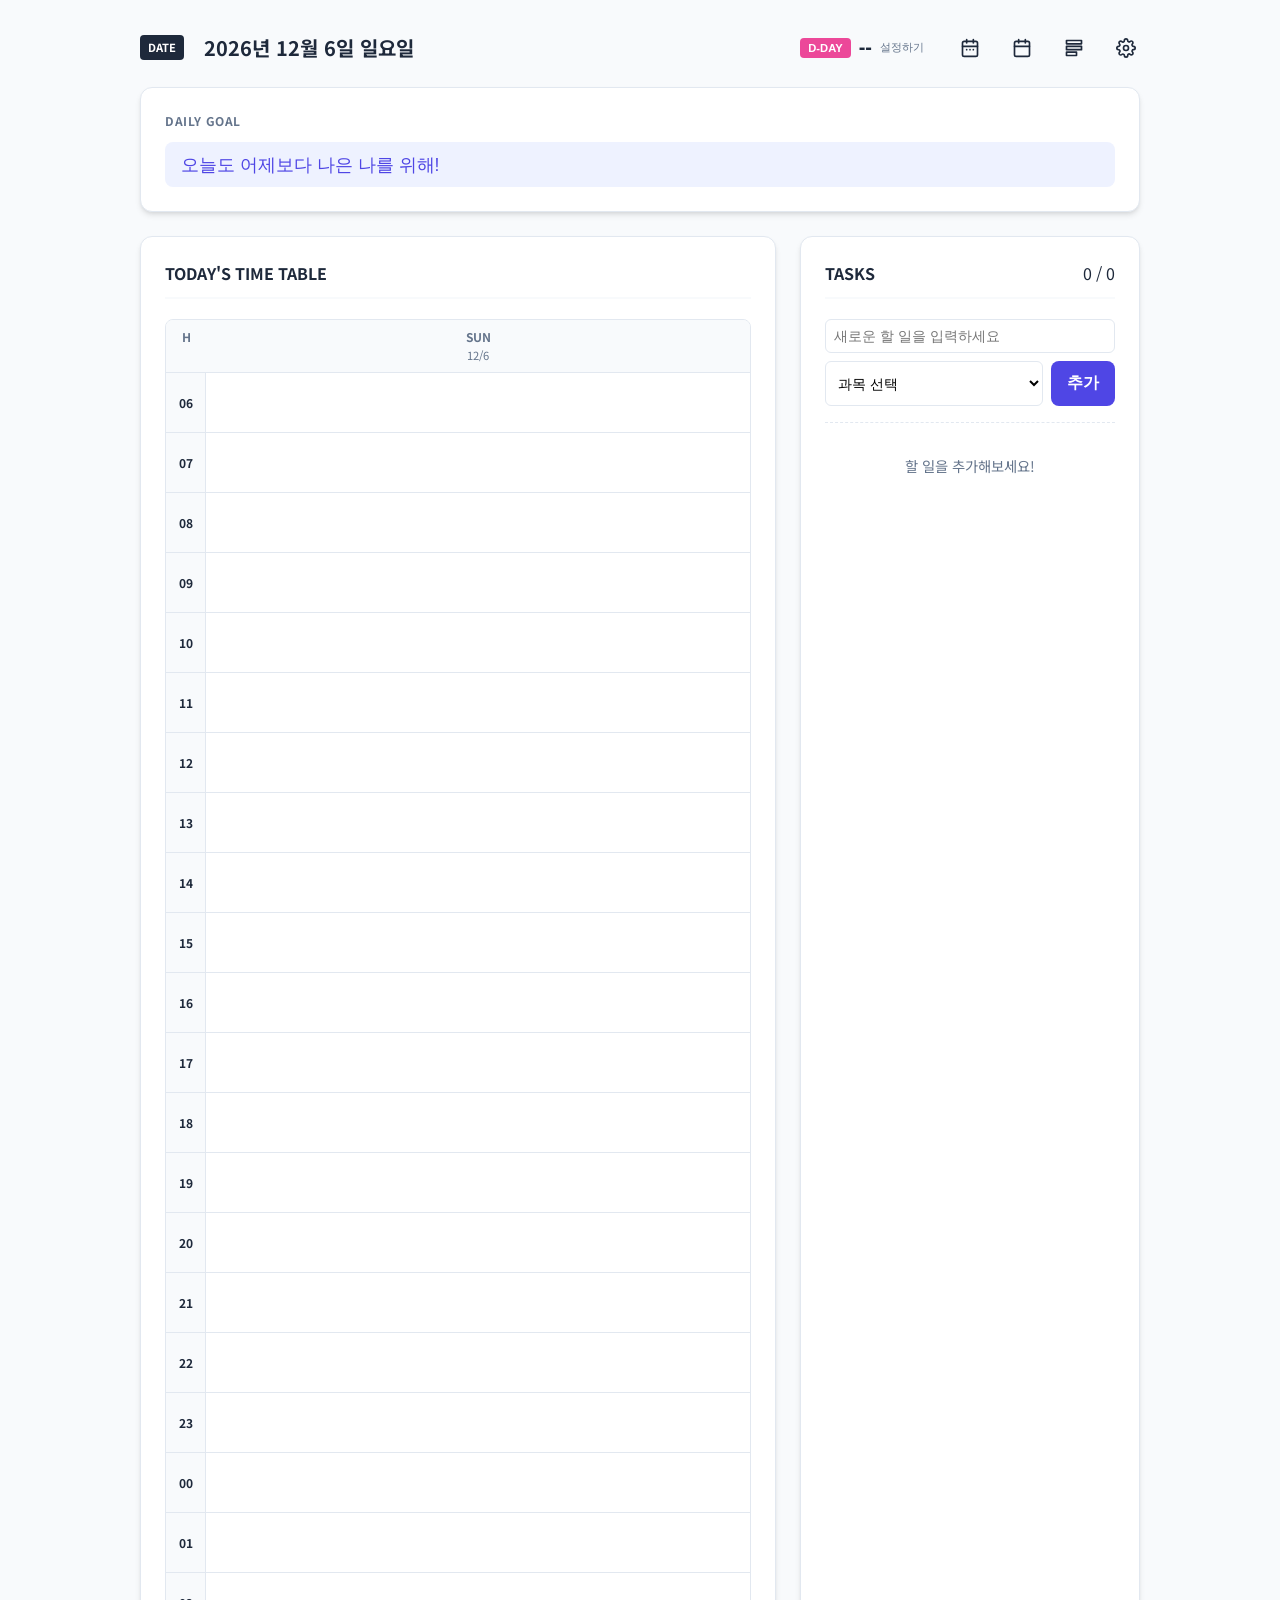
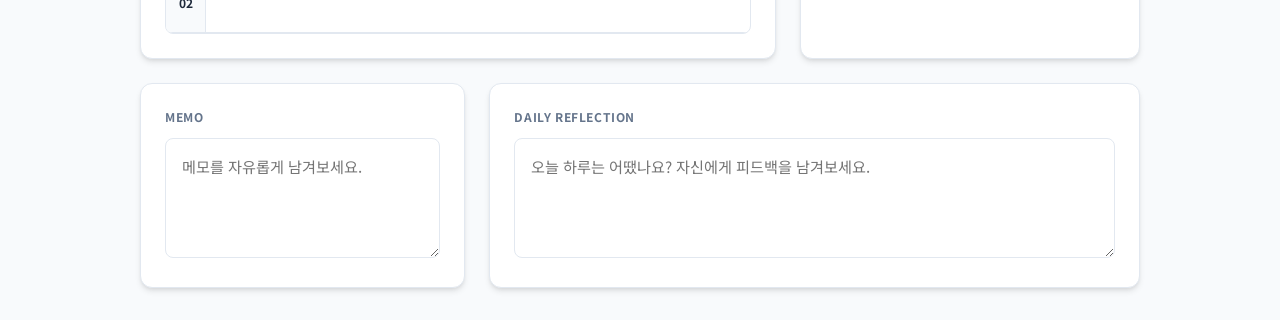
==== index.html @ 071bad51 "feat: Add task fail status, memo section, quick task title editing - Replace checkbox with ✓/✗ butto" ====
<!doctype html>
<html lang="ko">
<head>
  <meta charset="UTF-8" />
  <meta name="viewport" content="width=device-width, initial-scale=1.0" />
  <title>Study Planner - Modern Web</title>
  <link rel="preconnect" href="https://fonts.googleapis.com">
  <link rel="preconnect" href="https://fonts.gstatic.com" crossorigin>
  <link href="https://fonts.googleapis.com/css2?family=Noto+Sans+KR:wght@300;400;500;700&display=swap" rel="stylesheet">
  <link href='/style.css' rel='stylesheet'>
</head>
<body>
  <div class="app-wrapper">
    <!-- Header Section -->
    <header class="app-header">
      <div class="header-left">
        <span class="badge">DATE</span>
        <span class="header-date" id="current-date-display">로딩 중...</span>
      </div>
      <div class="header-right">
        <button class="dday-btn" onclick="window.location.href='monthly.html?mode=dday'" title="D-Day 설정">
          <span class="badge badge-accent">D-DAY</span>
          <span class="header-dday" id="dday-count">--</span>
          <span class="dday-label" id="dday-title">설정하기</span>
        </button>
        <button class="icon-btn" style="margin-left: 0.5rem;" onclick="window.location.href='monthly.html'" title="먼슬리 플래너">
          <svg width="20" height="20" viewBox="0 0 24 24" fill="none" stroke="currentColor" stroke-width="2" stroke-linecap="round" stroke-linejoin="round">
            <rect x="3" y="4" width="18" height="18" rx="2" ry="2"></rect><line x1="16" y1="2" x2="16" y2="6"></line><line x1="8" y1="2" x2="8" y2="6"></line><line x1="3" y1="10" x2="21" y2="10"></line><line x1="8" y1="14" x2="8" y2="14"></line><line x1="12" y1="14" x2="12" y2="14"></line><line x1="16" y1="14" x2="16" y2="14"></line>
          </svg>
        </button>
        <button class="icon-btn" style="margin-left: 0.5rem;" onclick="window.location.href='weekly.html'" title="위클리 플래너">
          <svg width="20" height="20" viewBox="0 0 24 24" fill="none" stroke="currentColor" stroke-width="2" stroke-linecap="round" stroke-linejoin="round">
            <rect x="3" y="4" width="18" height="18" rx="2" ry="2"></rect><line x1="16" y1="2" x2="16" y2="6"></line><line x1="8" y1="2" x2="8" y2="6"></line><line x1="3" y1="10" x2="21" y2="10"></line>
          </svg>
        </button>
        <button class="icon-btn" style="margin-left: 0.5rem;" onclick="window.location.href='history.html'" title="기록 보기">
          <svg width="20" height="20" viewBox="0 0 24 24" fill="none" stroke="currentColor" stroke-width="2" stroke-linecap="round" stroke-linejoin="round">
            <path d="M3 3h18v4H3z"></path><path d="M3 10h18v4H3z"></path><path d="M3 17h12v4H3z"></path>
          </svg>
        </button>
        <button class="icon-btn" style="margin-left: 0.5rem;" onclick="window.location.href='settings.html'" title="기본 설정">
          <svg width="20" height="20" viewBox="0 0 24 24" fill="none" stroke="currentColor" stroke-width="2" stroke-linecap="round" stroke-linejoin="round">
            <circle cx="12" cy="12" r="3"></circle>
            <path d="M19.4 15a1.65 1.65 0 0 0 .33 1.82l.06.06a2 2 0 0 1 0 2.83 2 2 0 0 1-2.83 0l-.06-.06a1.65 1.65 0 0 0-1.82-.33 1.65 1.65 0 0 0-1 1.51V21a2 2 0 0 1-2 2 2 2 0 0 1-2-2v-.09A1.65 1.65 0 0 0 9 19.4a1.65 1.65 0 0 0-1.82.33l-.06.06a2 2 0 0 1-2.83 0 2 2 0 0 1 0-2.83l.06-.06a1.65 1.65 0 0 0 .33-1.82 1.65 1.65 0 0 0-1.51-1H3a2 2 0 0 1-2-2 2 2 0 0 1 2-2h.09A1.65 1.65 0 0 0 4.6 9a1.65 1.65 0 0 0-.33-1.82l-.06-.06a2 2 0 0 1 0-2.83 2 2 0 0 1 2.83 0l.06.06a1.65 1.65 0 0 0 1.82.33H9a1.65 1.65 0 0 0 1-1.51V3a2 2 0 0 1 2-2 2 2 0 0 1 2 2v.09a1.65 1.65 0 0 0 1 1.51 1.65 1.65 0 0 0 1.82-.33l.06-.06a2 2 0 0 1 2.83 0 2 2 0 0 1 0 2.83l-.06.06a1.65 1.65 0 0 0-.33 1.82V9a1.65 1.65 0 0 0 1.51 1H21a2 2 0 0 1 2 2 2 2 0 0 1-2 2h-.09a1.65 1.65 0 0 0-1.51 1z"></path>
          </svg>
        </button>
      </div>
    </header>

    <!-- Goal Section -->
    <section class="goal-container card">
      <div class="section-label">DAILY GOAL</div>
      <div class="goal-content">
        <input type="text" placeholder="오늘의 다짐을 적어보세요." value="오늘도 어제보다 나은 나를 위해!">
      </div>
    </section>

    <!-- Main Content -->
    <div class="main-layout">
      <!-- Left: Daily Timetable Dashboard -->
      <section class="timetable-container card">
        <div class="section-header">
          <h3>TODAY'S TIME TABLE</h3>
          <div class="color-picker-group" id="subject-picker-group" style="pointer-events: none;">
            <!-- Rendered by JS as Legend -->
          </div>
        </div>
        <div class="weekly-timeline-box">
          <div class="weekly-header-row" id="daily-header-row" style="grid-template-columns: 40px 1fr;">
            <span>H</span>
            <span id="today-header-name">TODAY</span>
          </div>
          <div class="weekly-grid-body" id="daily-grid-body" style="grid-template-columns: 40px 1fr;">
            <!-- Rendered by JS -->
          </div>
        </div>
      </section>

      <!-- Right: To-Do List -->
      <section class="tasks-container card">
        <div class="section-header">
          <h3>TASKS</h3>
          <span class="task-count">0 / 0</span>
        </div>
        <form id="task-form" class="task-form">
          <input type="text" id="new-task-title" placeholder="새로운 할 일을 입력하세요" required class="task-input-field">
          <div class="task-form-row">
            <select id="new-task-subject" required class="task-select">
              <option value="" disabled selected>과목 선택</option>
              <!-- Rendered by JS -->
            </select>
            <button type="submit" class="primary-btn add-btn">추가</button>
          </div>
        </form>
        <div id="quick-tasks-row" class="quick-tasks-row"></div>
        <div class="task-items" id="task-list">
          <!-- Rendered by JS -->
        </div>
      </section>
    </div>

    <!-- Footer -->
    <footer class="app-footer">
      <section class="memo card">
        <div class="section-label">MEMO</div>
        <textarea id="daily-memo" placeholder="메모를 자유롭게 남겨보세요."></textarea>
      </section>
      <section class="reflection card">
        <div class="section-label">DAILY REFLECTION</div>
        <textarea id="daily-reflection" placeholder="오늘 하루는 어땠나요? 자신에게 피드백을 남겨보세요."></textarea>
      </section>
    </footer>
  </div>
  <script type="module" src="/main.js"></script>
</body>
</html>
---- style.css ----
:root {
  --bg-app: #f8fafc;
  --card-bg: #ffffff;
  --primary: #4f46e5;
  --primary-soft: #eef2ff;
  --accent: #ec4899;
  --text-main: #1e293b;
  --text-muted: #64748b;
  --border-color: #e2e8f0;
  --shadow: 0 4px 6px -1px rgb(0 0 0 / 0.1), 0 2px 4px -2px rgb(0 0 0 / 0.1);
  --radius: 12px;
}

* {
  box-sizing: border-box;
  margin: 0;
  padding: 0;
}

body {
  font-family: 'Noto Sans KR', sans-serif;
  background-color: var(--bg-app);
  color: var(--text-main);
  line-height: 1.5;
  padding: 2rem 1rem;
}

.app-wrapper {
  max-width: 1000px;
  margin: 0 auto;
  display: flex;
  flex-direction: column;
  gap: 1.5rem;
}

/* Common Card Style */
.card {
  background: var(--card-bg);
  border-radius: var(--radius);
  box-shadow: var(--shadow);
  padding: 1.5rem;
  border: 1px solid var(--border-color);
}

.section-label {
  font-size: 0.75rem;
  font-weight: 700;
  color: var(--text-muted);
  margin-bottom: 0.75rem;
  letter-spacing: 0.05em;
}

/* Header */
.app-header {
  display: flex;
  justify-content: space-between;
  align-items: center;
}

.badge {
  background: var(--text-main);
  color: white;
  font-size: 0.7rem;
  font-weight: 700;
  padding: 4px 8px;
  border-radius: 4px;
  margin-right: 0.75rem;
}

.badge-accent {
  background: var(--accent);
}

.header-date, .header-dday {
  font-weight: 700;
  font-size: 1.25rem;
}

/* Goal Section */
.goal-content input {
  width: 100%;
  border: none;
  font-size: 1.1rem;
  font-weight: 500;
  color: var(--primary);
  background: var(--primary-soft);
  padding: 0.75rem 1rem;
  border-radius: 8px;
  outline: none;
}

/* Main Content Layout */
.main-layout {
  display: grid;
  grid-template-columns: 1fr 340px;
  gap: 1.5rem;
}

.section-header {
  display: flex;
  justify-content: space-between;
  align-items: center;
  margin-bottom: 1.25rem;
  padding-bottom: 0.75rem;
  border-bottom: 2px solid var(--bg-app);
}

.section-header h3 {
  font-size: 1rem;
  font-weight: 700;
  color: var(--text-main);
}

/* Task List */
.task-form {
  display: flex;
  flex-direction: column;
  gap: 0.5rem;
  margin-bottom: 1rem;
  padding-bottom: 1rem;
  border-bottom: 1px dashed var(--border-color);
}

.task-form-row {
  display: flex;
  gap: 0.5rem;
}

.task-input-field {
  width: 100%;
  padding: 0.5rem;
  border: 1px solid var(--border-color);
  border-radius: 6px;
  font-size: 0.9rem;
  outline: none;
}

.task-input-field:focus {
  border-color: var(--primary);
}

.task-select {
  flex: 1;
  padding: 0.5rem;
  border: 1px solid var(--border-color);
  border-radius: 6px;
  font-size: 0.9rem;
  background-color: white;
  outline: none;
}

.add-btn {
  padding: 0.5rem 1rem;
}

.task-items {
  display: flex;
  flex-direction: column;
  gap: 0.5rem;
  max-height: 400px;
  overflow-y: auto;
}

.task-item {
  display: flex;
  align-items: center;
  gap: 0.75rem;
  padding: 0.5rem;
  border-radius: 6px;
  background-color: var(--bg-app);
  border-left: 4px solid transparent;
}

.task-checkbox {
  width: 18px;
  height: 18px;
  cursor: pointer;
}

.task-title-text {
  flex: 1;
  font-size: 0.95rem;
  word-break: break-all;
}

.task-item.completed .task-title-text {
  text-decoration: line-through;
  color: var(--text-muted);
}

.task-subject-badge {
  font-size: 0.7rem;
  padding: 2px 6px;
  border-radius: 4px;
  font-weight: 500;
  color: #fff;
}

.task-delete-btn {
  background: transparent;
  border: none;
  color: var(--text-muted);
  cursor: pointer;
  font-size: 1.1rem;
}

.task-delete-btn:hover {
  color: #ef4444;
}

/* Task status buttons (완료/실패) */
.task-status-btn {
  width: 22px;
  height: 22px;
  border-radius: 50%;
  border: 1.5px solid var(--border-color);
  background: transparent;
  font-size: 0.75rem;
  font-weight: 700;
  cursor: pointer;
  display: flex;
  align-items: center;
  justify-content: center;
  flex-shrink: 0;
  transition: background 0.15s, border-color 0.15s, color 0.15s;
  color: var(--text-muted);
  padding: 0;
}

.task-done-btn:hover,
.task-done-btn.active {
  background: #dcfce7;
  border-color: #22c55e;
  color: #16a34a;
}

.task-fail-btn:hover,
.task-fail-btn.active {
  background: #fee2e2;
  border-color: #ef4444;
  color: #dc2626;
}

/* Task item status styles */
.task-item.status-completed .task-title-text {
  text-decoration: line-through;
  color: var(--text-muted);
}

.task-item.status-failed .task-title-text {
  text-decoration: line-through;
  color: #ef4444;
  opacity: 0.7;
}

/* Memo section */
.memo textarea {
  width: 100%;
  min-height: 120px;
  border: 1px solid var(--border-color);
  border-radius: 8px;
  padding: 1rem;
  font-family: inherit;
  font-size: 0.95rem;
  resize: vertical;
  outline: none;
}

.memo textarea:focus {
  border-color: var(--primary);
}

/* Quick task actions */
.qt-actions {
  display: flex;
  align-items: center;
  gap: 0.25rem;
  flex-shrink: 0;
}

/* Time Table */
.timeline-box {
  border: 1px solid var(--border-color);
  border-radius: 8px;
  overflow: hidden;
}

.timeline-header {
  display: grid;
  grid-template-columns: 40px repeat(5, 1fr);
  font-size: 0.65rem;
  font-weight: 700;
  text-align: center;
  background: var(--bg-app);
  border-bottom: 1px solid var(--border-color);
  padding: 6px 0;
  color: var(--text-muted);
}

.hour-row {
  display: grid;
  grid-template-columns: 40px 1fr;
  height: 28px;
  border-bottom: 1px solid var(--border-color);
}

.hour-label {
  font-size: 0.75rem;
  font-weight: 700;
  display: flex;
  align-items: center;
  justify-content: center;
  background: var(--bg-app);
  border-right: 1px solid var(--border-color);
}

.minutes-blocks {
  display: grid;
  grid-template-columns: repeat(6, 1fr);
}

.min-block {
  border-right: 1px solid var(--bg-app);
  cursor: pointer;
  transition: background 0.2s;
}

.min-block:hover {
  background-color: var(--primary-soft);
}

.min-block.filled {
  background-color: var(--primary);
}

/* Footer Section */
.app-footer {
  display: grid;
  grid-template-columns: 1fr 2fr;
  gap: 1.5rem;
}

.time-display {
  font-size: 2.5rem;
  font-weight: 800;
  color: var(--text-main);
  text-align: center;
}

.reflection textarea {
  width: 100%;
  min-height: 120px;
  border: 1px solid var(--border-color);
  border-radius: 8px;
  padding: 1rem;
  font-family: inherit;
  font-size: 0.95rem;
  resize: vertical;
  outline: none;
}

.reflection textarea:focus {
  border-color: var(--primary);
}

@media (max-width: 768px) {
  .main-layout, .app-footer {
    grid-template-columns: 1fr;
  }
}

/* Settings Page Styles */
.header-left {
  display: flex;
  align-items: center;
  gap: 0.5rem;
}

.header-right {
  display: flex;
  align-items: center;
  gap: 1rem;
}

.icon-btn {
  background: transparent;
  border: none;
  cursor: pointer;
  color: var(--text-main);
  display: flex;
  align-items: center;
  justify-content: center;
  padding: 4px;
  border-radius: 50%;
  transition: background 0.2s;
}

.icon-btn:hover {
  background: var(--border-color);
}

.header-title {
  font-weight: 700;
  font-size: 1.25rem;
}

.settings-main {
  display: flex;
  flex-direction: column;
  gap: 2rem;
}

.section-desc {
  font-size: 0.9rem;
  color: var(--text-muted);
  margin-top: 0.25rem;
}

.subject-form {
  display: flex;
  flex-direction: column;
  gap: 1rem;
}

.form-input {
  width: 100%;
  padding: 0.75rem 1rem;
  border: 1px solid var(--border-color);
  border-radius: 8px;
  font-size: 1rem;
  font-family: inherit;
  outline: none;
  transition: border-color 0.2s;
}

.form-input:focus {
  border-color: var(--primary);
}

.color-palette {
  display: flex;
  flex-wrap: wrap;
  gap: 0.75rem;
  padding: 0.5rem 0;
}

.palette-btn {
  width: 36px;
  height: 36px;
  border-radius: 50%;
  border: 2px solid transparent;
  cursor: pointer;
  transition: transform 0.2s, border-color 0.2s;
}

.palette-btn:hover {
  transform: scale(1.1);
}

.palette-btn.selected {
  border-color: var(--text-main);
  transform: scale(1.1);
  box-shadow: 0 0 0 2px var(--card-bg), 0 0 0 4px var(--text-main);
}

.primary-btn {
  background: var(--primary);
  color: white;
  border: none;
  padding: 0.75rem 1rem;
  border-radius: 8px;
  font-weight: 700;
  font-size: 1rem;
  cursor: pointer;
  transition: background 0.2s;
}

.primary-btn:hover {
  background: #4338ca;
}

.subject-list-container h4 {
  font-size: 1rem;
  color: var(--text-main);
  margin-bottom: 1rem;
}

.subject-list {
  list-style: none;
  display: flex;
  flex-direction: column;
  gap: 0.5rem;
}

.subject-item {
  display: flex;
  justify-content: space-between;
  align-items: center;
  padding: 0.75rem 1rem;
  background: var(--bg-app);
  border-radius: 8px;
  border: 1px solid var(--border-color);
}

.subject-info {
  display: flex;
  align-items: center;
  gap: 0.75rem;
}

.subject-color-dot {
  width: 16px;
  height: 16px;
  border-radius: 50%;
  display: inline-block;
  border: 1px solid rgba(0,0,0,0.1);
}

.subject-name {
  font-weight: 500;
}

.delete-btn {
  background: transparent;
  border: none;
  color: var(--text-muted);
  font-size: 1.25rem;
  cursor: pointer;
  width: 28px;
  height: 28px;
  display: flex;
  align-items: center;
  justify-content: center;
  border-radius: 50%;
  transition: background 0.2s, color 0.2s;
}

.delete-btn:hover {
  background: #fee2e2;
  color: #ef4444;
}

.empty-list {
  color: var(--text-muted);
  text-align: center;
  padding: 1rem;
  font-size: 0.9rem;
}

/* Weekly Timetable */
.weekly-main {
  display: flex;
  flex-direction: column;
}
.weekly-timeline-box {
  display: flex;
  flex-direction: column;
  border: 1px solid var(--border-color);
  border-radius: 8px;
  overflow: hidden;
  background: var(--card-bg);
}
.weekly-header-row {
  display: grid;
  grid-template-columns: 40px repeat(7, 1fr);
  text-align: center;
  background: var(--bg-app);
  border-bottom: 1px solid var(--border-color);
  padding: 8px 0;
  font-size: 0.75rem;
  font-weight: 700;
  color: var(--text-muted);
}
.weekly-grid-body {
  display: grid;
  grid-template-columns: 40px repeat(7, 1fr);
}
.weekly-time-col {
  display: flex;
  flex-direction: column;
  background: var(--bg-app);
  border-right: 1px solid var(--border-color);
}
.weekly-hour-label {
  height: 60px;
  display: flex;
  align-items: center;
  justify-content: center;
  font-size: 0.75rem;
  font-weight: 700;
  border-bottom: 1px solid var(--border-color);
}
.weekly-day-col {
  display: flex;
  flex-direction: column;
  border-right: 1px solid var(--border-color);
}
.weekly-day-col:last-child {
  border-right: none;
}
.weekly-hour-cell {
  height: 60px;
  border-bottom: 1px solid var(--border-color);
  display: flex;
  flex-direction: column;
}
.weekly-min-block {
  flex: 1;
  border-bottom: 1px dashed var(--bg-app);
  cursor: pointer;
  transition: background 0.2s;
}
.weekly-min-block:last-child {
  border-bottom: none;
}
.weekly-min-block:hover {
  background-color: var(--primary-soft);
}

/* ================================
   D-Day (Header & Modal)
   ================================ */

.dday-btn {
  background: none;
  border: none;
  cursor: pointer;
  display: flex;
  align-items: center;
  gap: 0.5rem;
  padding: 4px 8px;
  border-radius: 8px;
  transition: background 0.2s;
  color: inherit;
}
.dday-btn:hover {
  background: var(--border-color);
}
.dday-btn .badge {
  margin-right: 0;
}
.dday-label {
  font-size: 0.68rem;
  font-weight: 500;
  color: var(--text-muted);
  max-width: 80px;
  overflow: hidden;
  text-overflow: ellipsis;
  white-space: nowrap;
}

/* D-Day 선택 모드 배너 */
.dday-banner {
  background: var(--primary);
  color: white;
  border-radius: var(--radius);
  padding: 0.85rem 1.25rem;
  display: flex;
  align-items: center;
  gap: 0.6rem;
  font-size: 0.9rem;
  font-weight: 500;
}
.dday-banner strong {
  font-weight: 700;
}
.dday-banner-cancel {
  margin-left: auto;
  background: rgba(255,255,255,0.2);
  border: none;
  color: white;
  font-size: 0.8rem;
  font-weight: 600;
  padding: 4px 12px;
  border-radius: 6px;
  cursor: pointer;
  transition: background 0.2s;
}
.dday-banner-cancel:hover {
  background: rgba(255,255,255,0.35);
}

/* D-Day 선택 모드: 그리드 */
.monthly-grid.dday-mode .monthly-cell:not(.empty) {
  cursor: pointer;
}
.monthly-grid.dday-mode .monthly-cell:not(.empty):hover {
  background: var(--primary-soft);
}
.monthly-grid.dday-mode .cell-note {
  pointer-events: none;
}

/* D-Day 설정된 날짜 셀 */
.monthly-cell.is-dday {
  background: #fdf2f8;
}
.monthly-cell.is-dday .day-num {
  background: var(--accent);
  color: white;
  border-radius: 50%;
}
.dday-cell-badge {
  font-size: 0.6rem;
  font-weight: 700;
  color: var(--accent);
  background: #fce7f3;
  padding: 1px 5px;
  border-radius: 3px;
  white-space: nowrap;
  overflow: hidden;
  text-overflow: ellipsis;
  max-width: 100%;
  align-self: flex-start;
}

/* D-Day 설정 모달 */
.dday-modal-overlay {
  position: fixed;
  inset: 0;
  background: rgba(0, 0, 0, 0.45);
  display: flex;
  align-items: center;
  justify-content: center;
  z-index: 2000;
  animation: fadeIn 0.15s ease;
}
@keyframes fadeIn {
  from { opacity: 0; }
  to   { opacity: 1; }
}
.dday-modal {
  background: white;
  border-radius: var(--radius);
  padding: 2rem;
  width: 340px;
  box-shadow: 0 20px 40px rgba(0,0,0,0.15);
  display: flex;
  flex-direction: column;
  gap: 1rem;
  animation: slideUp 0.2s ease;
}
@keyframes slideUp {
  from { transform: translateY(12px); opacity: 0; }
  to   { transform: translateY(0);    opacity: 1; }
}
.dday-modal-header {
  font-size: 1rem;
  font-weight: 700;
  color: var(--text-main);
}
.dday-modal-date {
  font-size: 1.3rem;
  font-weight: 700;
  color: var(--primary);
}
.dday-modal-input {
  width: 100%;
  padding: 0.65rem 0.9rem;
  border: 1.5px solid var(--border-color);
  border-radius: 8px;
  font-size: 0.95rem;
  font-family: inherit;
  outline: none;
  transition: border-color 0.2s;
}
.dday-modal-input:focus {
  border-color: var(--primary);
}
.dday-modal-btns {
  display: flex;
  gap: 0.5rem;
  justify-content: flex-end;
}
.dday-modal-cancel-btn {
  background: var(--bg-app);
  border: 1px solid var(--border-color);
  color: var(--text-muted);
  padding: 0.5rem 1.1rem;
  border-radius: 8px;
  font-size: 0.9rem;
  font-weight: 600;
  cursor: pointer;
  transition: background 0.2s;
}
.dday-modal-cancel-btn:hover {
  background: var(--border-color);
}
.dday-modal-confirm-btn {
  background: var(--primary);
  border: none;
  color: white;
  padding: 0.5rem 1.25rem;
  border-radius: 8px;
  font-size: 0.9rem;
  font-weight: 700;
  cursor: pointer;
  transition: background 0.2s;
}
.dday-modal-confirm-btn:hover {
  background: #4338ca;
}

/* ================================
   Monthly Planner
   ================================ */

.monthly-layout {
  display: grid;
  grid-template-columns: 1fr 220px;
  gap: 1.5rem;
  align-items: start;
}

.monthly-calendar-card {
  padding: 0;
  overflow: hidden;
}

.monthly-day-headers {
  display: grid;
  grid-template-columns: repeat(7, 1fr);
  text-align: center;
  font-size: 0.68rem;
  font-weight: 700;
  letter-spacing: 0.06em;
  color: var(--text-muted);
  padding: 0.75rem 0;
  border-bottom: 1px solid var(--border-color);
  background: var(--bg-app);
}

.day-hdr-sat { color: #3b82f6; }
.day-hdr-sun { color: #ef4444; }

.monthly-grid {
  display: grid;
  grid-template-columns: repeat(7, 1fr);
  border-left: 1px solid var(--border-color);
  border-top: 1px solid var(--border-color);
}

.monthly-cell {
  border-right: 1px solid var(--border-color);
  border-bottom: 1px solid var(--border-color);
  min-height: 100px;
  padding: 6px;
  display: flex;
  flex-direction: column;
  gap: 4px;
  background: var(--card-bg);
}

.monthly-cell.empty {
  background: var(--bg-app);
}

.monthly-cell.cell-sat .day-num { color: #3b82f6; }
.monthly-cell.cell-sun .day-num { color: #ef4444; }

.monthly-cell.today .day-num {
  background: var(--primary);
  color: white;
  border-radius: 50%;
}

.day-num {
  font-size: 0.75rem;
  font-weight: 700;
  color: var(--text-muted);
  width: 22px;
  height: 22px;
  display: flex;
  align-items: center;
  justify-content: center;
  flex-shrink: 0;
}

.cell-note {
  flex: 1;
  border: none;
  outline: none;
  font-size: 0.7rem;
  font-family: inherit;
  color: var(--text-main);
  resize: none;
  background: transparent;
  line-height: 1.5;
  width: 100%;
  overflow: hidden;
}

.cell-note:focus {
  background: var(--primary-soft);
  border-radius: 4px;
}

/* Side Panels */
.monthly-side {
  display: flex;
  flex-direction: column;
  gap: 1rem;
}

.monthly-side-section textarea {
  width: 100%;
  border: none;
  outline: none;
  font-size: 0.83rem;
  font-family: inherit;
  color: var(--text-main);
  resize: none;
  background: transparent;
  line-height: 1.7;
  min-height: 90px;
}

.monthly-side-section textarea:focus {
  color: var(--text-main);
}

@media (max-width: 768px) {
  .monthly-layout {
    grid-template-columns: 1fr;
  }
  .monthly-cell {
    min-height: 70px;
  }
}

/* Color Popup & Dragging */
.color-popup {
  position: fixed;
  background: white;
  border-radius: 8px;
  box-shadow: 0 10px 15px -3px rgba(0,0,0,0.1), 0 4px 6px -2px rgba(0,0,0,0.05);
  padding: 10px;
  display: flex;
  flex-wrap: wrap;
  max-width: 200px;
  gap: 8px;
  z-index: 1000;
  border: 1px solid var(--border-color);
  transform: translate(-50%, 10px);
}
.popup-color-btn {
  width: 32px;
  height: 32px;
  border-radius: 50%;
  border: 2px solid transparent;
  cursor: pointer;
  transition: transform 0.1s;
}
.popup-color-btn:hover {
  transform: scale(1.1);
}
.popup-clear-btn {
  width: 32px;
  height: 32px;
  border-radius: 50%;
  border: 1px solid var(--border-color);
  background: #f1f5f9;
  color: var(--text-muted);
  cursor: pointer;
  display: flex;
  align-items: center;
  justify-content: center;
  font-size: 1.2rem;
}
.dragging-selected {
  outline: 2px dashed var(--text-main) !important;
  outline-offset: -2px;
}

/* Quick Tasks (Settings) */
.quick-task-form {
  display: flex;
  flex-direction: column;
  gap: 0.75rem;
}

.quick-task-form-row {
  display: flex;
  gap: 0.5rem;
}

/* Quick Task Chips (Main page) */
.quick-tasks-row {
  display: flex;
  flex-wrap: wrap;
  gap: 0.4rem;
  padding-bottom: 0.75rem;
  margin-bottom: 0.25rem;
  border-bottom: 1px dashed var(--border-color);
}

.quick-task-chip {
  display: inline-flex;
  align-items: center;
  gap: 0.35rem;
  padding: 0.25rem 0.7rem;
  background: var(--bg-app);
  border: 1px solid var(--border-color);
  border-radius: 20px;
  font-size: 0.82rem;
  font-family: inherit;
  color: var(--text-main);
  cursor: pointer;
  transition: background 0.15s, border-color 0.15s;
}

.quick-task-chip:hover {
  background: var(--primary-soft);
  border-color: var(--primary);
}

.quick-task-chip-dot {
  width: 8px;
  height: 8px;
  border-radius: 50%;
  flex-shrink: 0;
}

/* ================================
   History Page
   ================================ */

/* Filter Bar */
.history-filter-bar {
  display: flex;
  gap: 0.5rem;
  flex-wrap: wrap;
  padding: 0.75rem 1rem;
}

.history-filter-btn {
  background: var(--bg-app);
  border: 1px solid var(--border-color);
  color: var(--text-muted);
  padding: 0.35rem 0.9rem;
  border-radius: 20px;
  font-size: 0.85rem;
  font-family: inherit;
  font-weight: 500;
  cursor: pointer;
  transition: background 0.15s, border-color 0.15s, color 0.15s;
}

.history-filter-btn:hover {
  background: var(--primary-soft);
  border-color: var(--primary);
  color: var(--primary);
}

.history-filter-btn.active {
  background: var(--primary);
  border-color: var(--primary);
  color: white;
}

/* History List — mobile: 1 column */
.history-list {
  display: grid;
  grid-template-columns: 1fr;
  gap: 1rem;
}

/* Tablet: 2 columns */
@media (min-width: 768px) {
  .history-list {
    grid-template-columns: repeat(2, 1fr);
  }
}

/* History Card */
.history-card {
  display: flex;
  flex-direction: column;
  gap: 1rem;
}

.history-card-header {
  display: flex;
  justify-content: space-between;
  align-items: flex-start;
}

.history-card-date {
  font-size: clamp(0.9rem, 2.5vw, 1rem);
  font-weight: 700;
  color: var(--text-main);
}

.history-card-ago {
  font-size: 0.75rem;
  color: var(--text-muted);
  margin-top: 0.2rem;
}

.history-task-stat {
  text-align: right;
  flex-shrink: 0;
}

.history-stat-num {
  font-size: 1.4rem;
  font-weight: 800;
  color: var(--primary);
  line-height: 1;
}

.history-stat-total {
  font-size: 0.9rem;
  font-weight: 500;
  color: var(--text-muted);
}

.history-stat-label {
  display: block;
  font-size: 0.7rem;
  color: var(--text-muted);
  font-weight: 500;
  margin-top: 0.15rem;
}

/* Section */
.history-section {
  display: flex;
  flex-direction: column;
  gap: 0.4rem;
}

.history-section-label {
  font-size: 0.7rem;
  font-weight: 700;
  color: var(--text-muted);
  letter-spacing: 0.06em;
}

.history-goal-text {
  font-size: 0.95rem;
  font-weight: 500;
  color: var(--primary);
  background: var(--primary-soft);
  padding: 0.5rem 0.75rem;
  border-radius: 6px;
}

/* Progress Bar */
.history-progress-bar {
  height: 6px;
  background: var(--border-color);
  border-radius: 3px;
  overflow: hidden;
  margin-bottom: 0.5rem;
}

.history-progress-fill {
  height: 100%;
  background: var(--primary);
  border-radius: 3px;
  transition: width 0.4s ease;
}

/* Task Items */
.history-task-list {
  display: flex;
  flex-direction: column;
  gap: 0.35rem;
  max-height: 180px;
  overflow-y: auto;
}

.history-task-item {
  display: flex;
  align-items: center;
  gap: 0.5rem;
  font-size: 0.88rem;
}

.history-task-item.completed .history-task-title {
  text-decoration: line-through;
  color: var(--text-muted);
}

.history-task-dot {
  width: 8px;
  height: 8px;
  border-radius: 50%;
  flex-shrink: 0;
}

.history-task-title {
  flex: 1;
  word-break: break-all;
}

.history-task-badge {
  font-size: 0.65rem;
  padding: 1px 5px;
  border-radius: 3px;
  color: #fff;
  font-weight: 500;
  white-space: nowrap;
}

.history-task-empty {
  font-size: 0.85rem;
  color: var(--text-muted);
}

/* Reflection */
.history-reflection-text {
  font-size: 0.9rem;
  color: var(--text-main);
  line-height: 1.6;
  white-space: pre-wrap;
  background: var(--bg-app);
  padding: 0.6rem 0.8rem;
  border-radius: 6px;
  border-left: 3px solid var(--border-color);
}

/* Empty state */
.history-empty {
  display: flex;
  flex-direction: column;
  align-items: center;
  justify-content: center;
  padding: 3rem 1rem;
  color: var(--text-muted);
  text-align: center;
  font-size: 0.95rem;
}
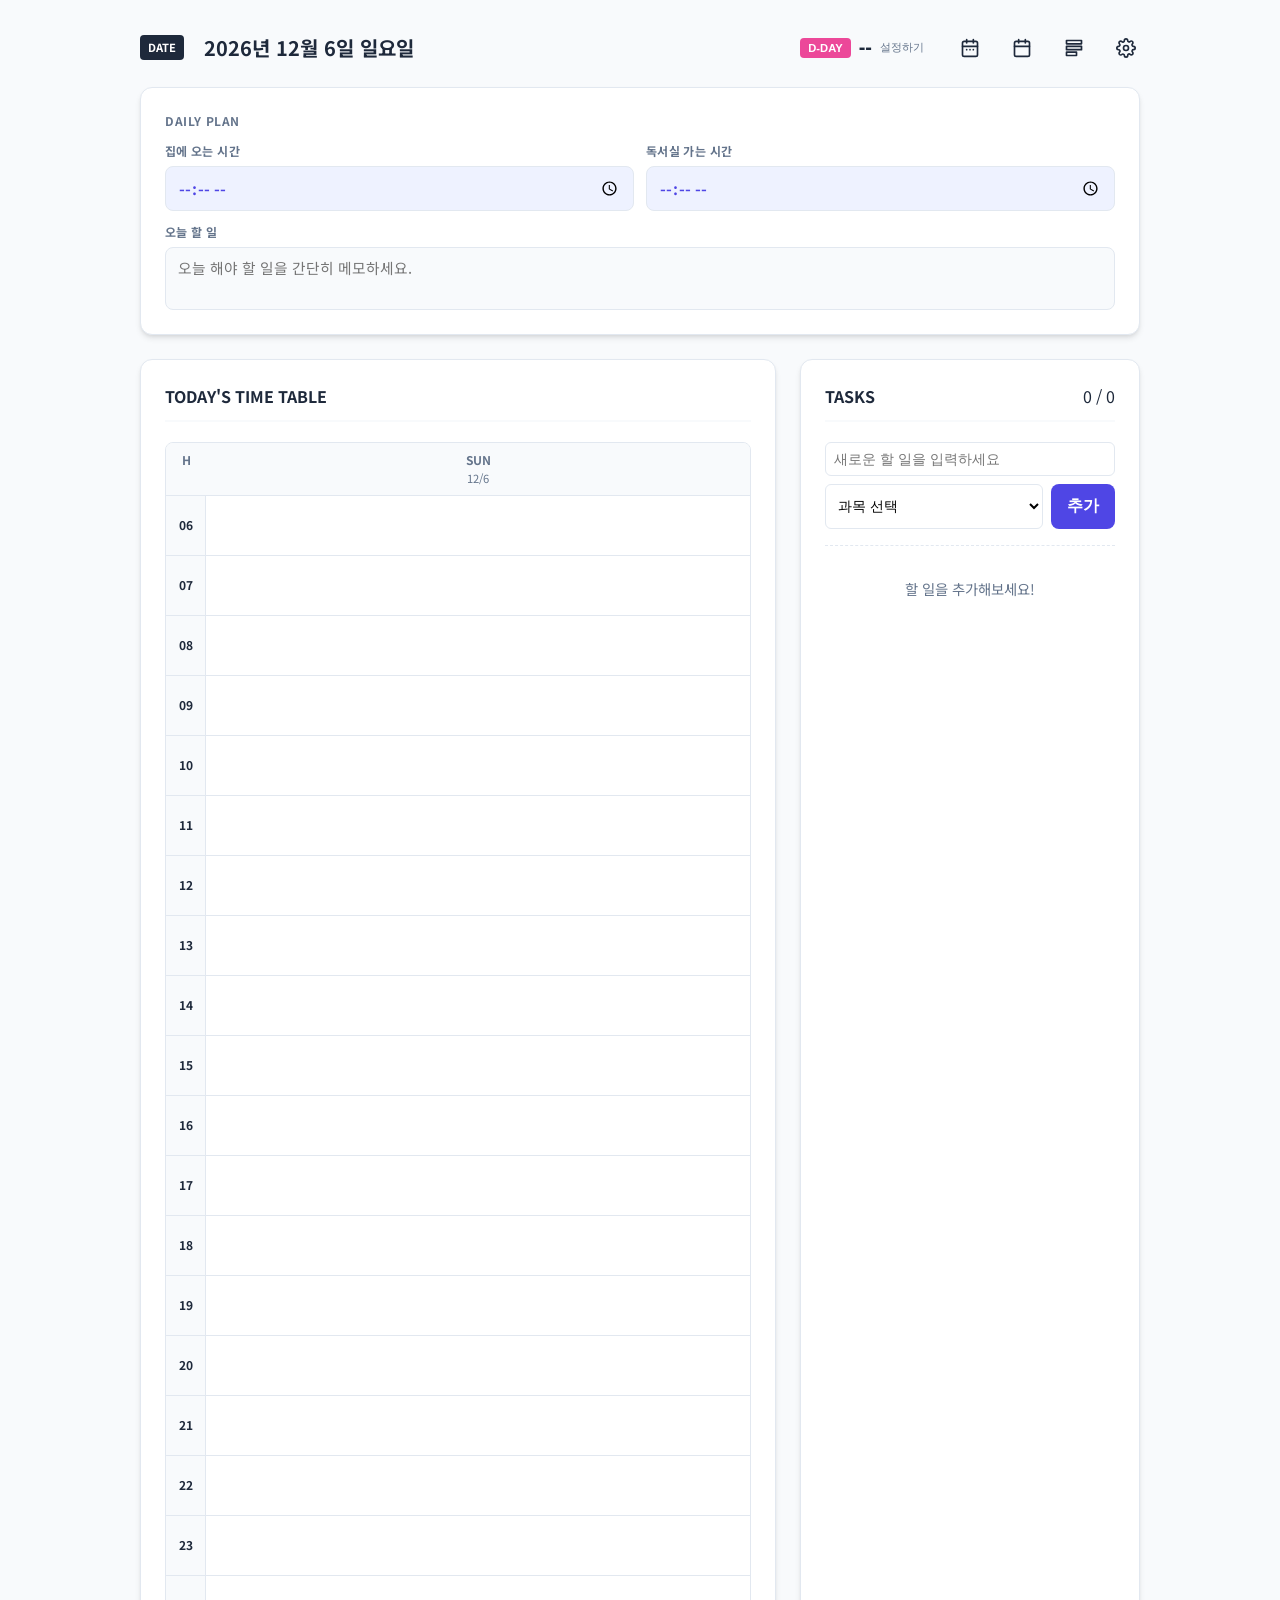
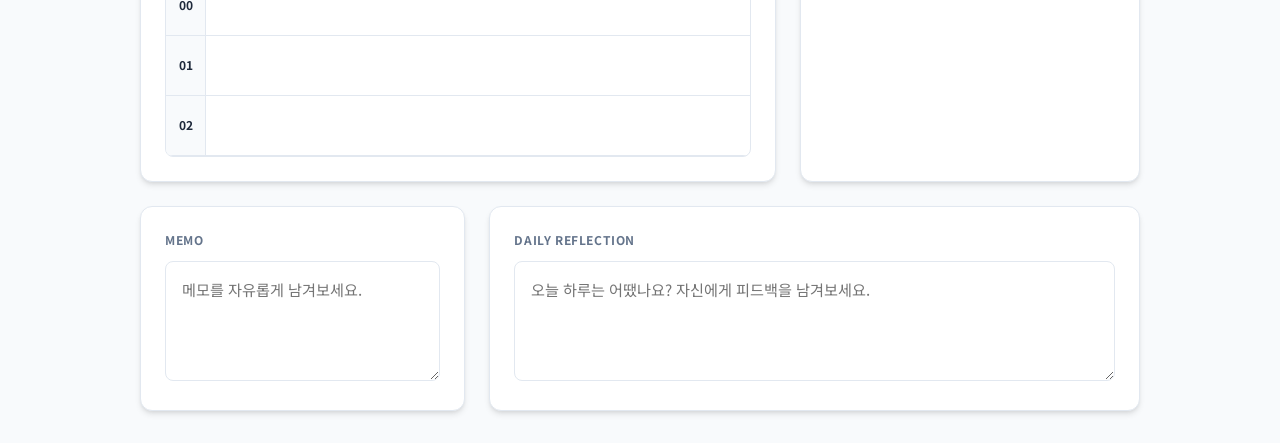
==== commit b7f8caa5: "feat: Replace daily goal with home/studyroom time and today note - Replace DAILY GOAL input with thr" ====
--- a/index.html
+++ b/index.html
@@ -47,11 +47,22 @@
       </div>
     </header>
 
-    <!-- Goal Section -->
-    <section class="goal-container card">
-      <div class="section-label">DAILY GOAL</div>
-      <div class="goal-content">
-        <input type="text" placeholder="오늘의 다짐을 적어보세요." value="오늘도 어제보다 나은 나를 위해!">
+    <!-- Daily Plan Section -->
+    <section class="daily-plan-container card">
+      <div class="section-label">DAILY PLAN</div>
+      <div class="daily-plan-grid">
+        <div class="daily-plan-row">
+          <label class="daily-plan-label">집에 오는 시간</label>
+          <input type="time" id="daily-home-time" class="daily-plan-time-input">
+        </div>
+        <div class="daily-plan-row">
+          <label class="daily-plan-label">독서실 가는 시간</label>
+          <input type="time" id="daily-studyroom-time" class="daily-plan-time-input">
+        </div>
+        <div class="daily-plan-row daily-plan-row-full">
+          <label class="daily-plan-label">오늘 할 일</label>
+          <textarea id="daily-today-note" class="daily-plan-note" placeholder="오늘 해야 할 일을 간단히 메모하세요." rows="2"></textarea>
+        </div>
       </div>
     </section>
 
@@ -111,6 +122,22 @@
       </section>
     </footer>
   </div>
+  <!-- Quick Task 추가 팝업 -->
+  <div id="qt-popup-overlay" class="qt-popup-overlay" style="display:none;">
+    <div class="qt-popup">
+      <div class="qt-popup-header">
+        <span class="qt-popup-chip-dot" id="qt-popup-dot"></span>
+        <span class="qt-popup-name" id="qt-popup-name"></span>
+        <span class="qt-popup-subject-label" id="qt-popup-subject-label"></span>
+      </div>
+      <textarea id="qt-popup-detail" class="qt-popup-detail" placeholder="자세한 내용을 입력하세요 (선택사항)" rows="4"></textarea>
+      <div class="qt-popup-btns">
+        <button id="qt-popup-cancel" class="qt-popup-cancel-btn">취소</button>
+        <button id="qt-popup-confirm" class="primary-btn">추가</button>
+      </div>
+    </div>
+  </div>
+
   <script type="module" src="/main.js"></script>
 </body>
 </html>
--- a/style.css
+++ b/style.css
@@ -76,17 +76,74 @@
   font-size: 1.25rem;
 }
 
-/* Goal Section */
-.goal-content input {
+/* Daily Plan Section */
+.daily-plan-grid {
+  display: grid;
+  grid-template-columns: 1fr 1fr;
+  gap: 0.75rem;
+}
+
+.daily-plan-row-full {
+  grid-column: 1 / -1;
+}
+
+.daily-plan-row {
+  display: flex;
+  flex-direction: column;
+  gap: 0.35rem;
+}
+
+.daily-plan-label {
+  font-size: 0.75rem;
+  font-weight: 700;
+  color: var(--text-muted);
+  letter-spacing: 0.03em;
+}
+
+.daily-plan-time-input {
+  padding: 0.55rem 0.75rem;
+  border: 1px solid var(--border-color);
+  border-radius: 8px;
+  font-size: 1rem;
+  font-family: inherit;
+  font-weight: 600;
+  color: var(--primary);
+  outline: none;
+  background: var(--primary-soft);
+  cursor: pointer;
+  transition: border-color 0.2s;
+}
+
+.daily-plan-time-input:focus {
+  border-color: var(--primary);
+}
+
+.daily-plan-note {
   width: 100%;
-  border: none;
-  font-size: 1.1rem;
-  font-weight: 500;
-  color: var(--primary);
-  background: var(--primary-soft);
-  padding: 0.75rem 1rem;
-  border-radius: 8px;
+  border: 1px solid var(--border-color);
+  border-radius: 8px;
+  padding: 0.6rem 0.75rem;
+  font-family: inherit;
+  font-size: 0.92rem;
+  resize: none;
   outline: none;
+  color: var(--text-main);
+  background: var(--bg-app);
+  transition: border-color 0.2s;
+}
+
+.daily-plan-note:focus {
+  border-color: var(--primary);
+  background: white;
+}
+
+@media (max-width: 480px) {
+  .daily-plan-grid {
+    grid-template-columns: 1fr;
+  }
+  .daily-plan-row-full {
+    grid-column: 1;
+  }
 }
 
 /* Main Content Layout */
@@ -276,6 +333,165 @@
   align-items: center;
   gap: 0.25rem;
   flex-shrink: 0;
+}
+
+/* ─── Task 바디 (제목 + detail) ─────────────── */
+.task-body {
+  flex: 1;
+  display: flex;
+  flex-direction: column;
+  gap: 0.2rem;
+  min-width: 0;
+}
+
+.task-detail-text {
+  font-size: 0.78rem;
+  color: var(--text-muted);
+  white-space: pre-wrap;
+  word-break: break-word;
+  line-height: 1.4;
+}
+
+/* ─── Quick Task 팝업 ───────────────────────── */
+.qt-popup-overlay {
+  position: fixed;
+  inset: 0;
+  background: rgba(0, 0, 0, 0.45);
+  display: flex;
+  align-items: center;
+  justify-content: center;
+  z-index: 2000;
+  animation: fadeIn 0.15s ease;
+}
+
+.qt-popup {
+  background: white;
+  border-radius: var(--radius);
+  padding: 1.5rem;
+  width: min(360px, 90vw);
+  box-shadow: 0 20px 40px rgba(0,0,0,0.15);
+  display: flex;
+  flex-direction: column;
+  gap: 1rem;
+  animation: slideUp 0.2s ease;
+}
+
+.qt-popup-header {
+  display: flex;
+  align-items: center;
+  gap: 0.6rem;
+}
+
+.qt-popup-chip-dot {
+  width: 12px;
+  height: 12px;
+  border-radius: 50%;
+  flex-shrink: 0;
+}
+
+.qt-popup-name {
+  font-size: 1rem;
+  font-weight: 700;
+  color: var(--text-main);
+  flex: 1;
+}
+
+.qt-popup-subject-label {
+  font-size: 0.75rem;
+  color: var(--text-muted);
+  font-weight: 500;
+}
+
+.qt-popup-detail {
+  width: 100%;
+  border: 1.5px solid var(--border-color);
+  border-radius: 8px;
+  padding: 0.75rem;
+  font-family: inherit;
+  font-size: 0.9rem;
+  resize: vertical;
+  outline: none;
+  transition: border-color 0.2s;
+  color: var(--text-main);
+}
+
+.qt-popup-detail:focus {
+  border-color: var(--primary);
+}
+
+.qt-popup-btns {
+  display: flex;
+  gap: 0.5rem;
+  justify-content: flex-end;
+}
+
+.qt-popup-cancel-btn {
+  background: var(--bg-app);
+  border: 1px solid var(--border-color);
+  color: var(--text-muted);
+  padding: 0.5rem 1.1rem;
+  border-radius: 8px;
+  font-size: 0.9rem;
+  font-weight: 600;
+  cursor: pointer;
+  font-family: inherit;
+  transition: background 0.2s;
+}
+
+.qt-popup-cancel-btn:hover {
+  background: var(--border-color);
+}
+
+/* ─── Settings Quick Task 목록 ──────────────── */
+.qt-list-item {
+  display: flex;
+  justify-content: space-between;
+  align-items: flex-start;
+  padding: 0.75rem 1rem;
+  background: var(--bg-app);
+  border-radius: 8px;
+  border: 1px solid var(--border-color);
+  gap: 0.5rem;
+}
+
+.qt-list-main {
+  display: flex;
+  align-items: flex-start;
+  gap: 0.6rem;
+  flex: 1;
+  min-width: 0;
+}
+
+.qt-list-body {
+  flex: 1;
+  min-width: 0;
+  display: flex;
+  flex-direction: column;
+  gap: 0.25rem;
+}
+
+.qt-list-title-row {
+  display: flex;
+  align-items: center;
+  gap: 0.5rem;
+  flex-wrap: wrap;
+}
+
+.qt-subject-label {
+  font-size: 0.72rem;
+  color: var(--text-muted);
+}
+
+.qt-detail-display {
+  font-size: 0.8rem;
+  color: var(--text-muted);
+  white-space: pre-wrap;
+  word-break: break-word;
+  line-height: 1.4;
+  background: white;
+  padding: 0.35rem 0.5rem;
+  border-radius: 4px;
+  border: 1px solid var(--border-color);
 }
 
 /* Time Table */
@@ -1022,6 +1238,109 @@
 }
 
 /* ================================
+   Notification Settings
+   ================================ */
+
+.notif-status-badge {
+  font-size: 0.72rem;
+  font-weight: 700;
+  padding: 3px 10px;
+  border-radius: 20px;
+  background: var(--border-color);
+  color: var(--text-muted);
+}
+
+.notif-status-badge.active {
+  background: #dcfce7;
+  color: #16a34a;
+}
+
+.notif-form {
+  display: flex;
+  flex-direction: column;
+  gap: 1rem;
+}
+
+.notif-field {
+  display: flex;
+  flex-direction: column;
+  gap: 0.25rem;
+}
+
+.notif-label {
+  font-size: 0.8rem;
+  font-weight: 700;
+  color: var(--text-muted);
+  letter-spacing: 0.03em;
+}
+
+.notif-btn-row {
+  display: flex;
+  gap: 0.75rem;
+  flex-wrap: wrap;
+}
+
+.notif-secondary-btn {
+  background: var(--bg-app);
+  border: 1px solid var(--border-color);
+  color: var(--text-main);
+  padding: 0.75rem 1rem;
+  border-radius: 8px;
+  font-weight: 700;
+  font-size: 1rem;
+  cursor: pointer;
+  font-family: inherit;
+  transition: background 0.2s;
+}
+
+.notif-secondary-btn:hover {
+  background: var(--border-color);
+}
+
+.notif-msg {
+  font-size: 0.88rem;
+  padding: 0.6rem 0.9rem;
+  border-radius: 6px;
+  font-weight: 500;
+}
+
+.notif-msg.success {
+  background: #dcfce7;
+  color: #15803d;
+}
+
+.notif-msg.error {
+  background: #fee2e2;
+  color: #dc2626;
+}
+
+.notif-guide {
+  padding: 1rem 1.25rem;
+}
+
+.notif-guide-list {
+  padding-left: 1.2rem;
+  display: flex;
+  flex-direction: column;
+  gap: 0.5rem;
+  font-size: 0.88rem;
+  color: var(--text-main);
+  line-height: 1.6;
+}
+
+.notif-code {
+  background: var(--text-main);
+  color: #e2e8f0;
+  padding: 0.6rem 0.8rem;
+  border-radius: 6px;
+  font-size: 0.78rem;
+  margin-top: 0.35rem;
+  overflow-x: auto;
+  white-space: pre;
+  font-family: 'Courier New', monospace;
+}
+
+/* ================================
    History Page
    ================================ */
 
@@ -1146,6 +1465,41 @@
   border-radius: 6px;
 }
 
+/* History daily plan rows */
+.history-daily-plan {
+  display: flex;
+  flex-direction: column;
+  gap: 0.35rem;
+}
+
+.history-plan-row {
+  display: flex;
+  align-items: center;
+  gap: 0.5rem;
+  font-size: 0.88rem;
+}
+
+.history-plan-row strong {
+  margin-left: auto;
+  font-weight: 700;
+  color: var(--primary);
+}
+
+.history-plan-icon {
+  font-size: 0.9rem;
+}
+
+.history-plan-note {
+  font-size: 0.85rem;
+  color: var(--text-muted);
+  white-space: pre-wrap;
+  padding: 0.35rem 0.5rem;
+  background: white;
+  border-radius: 4px;
+  border: 1px solid var(--border-color);
+  margin-top: 0.15rem;
+}
+
 /* Progress Bar */
 .history-progress-bar {
   height: 6px;
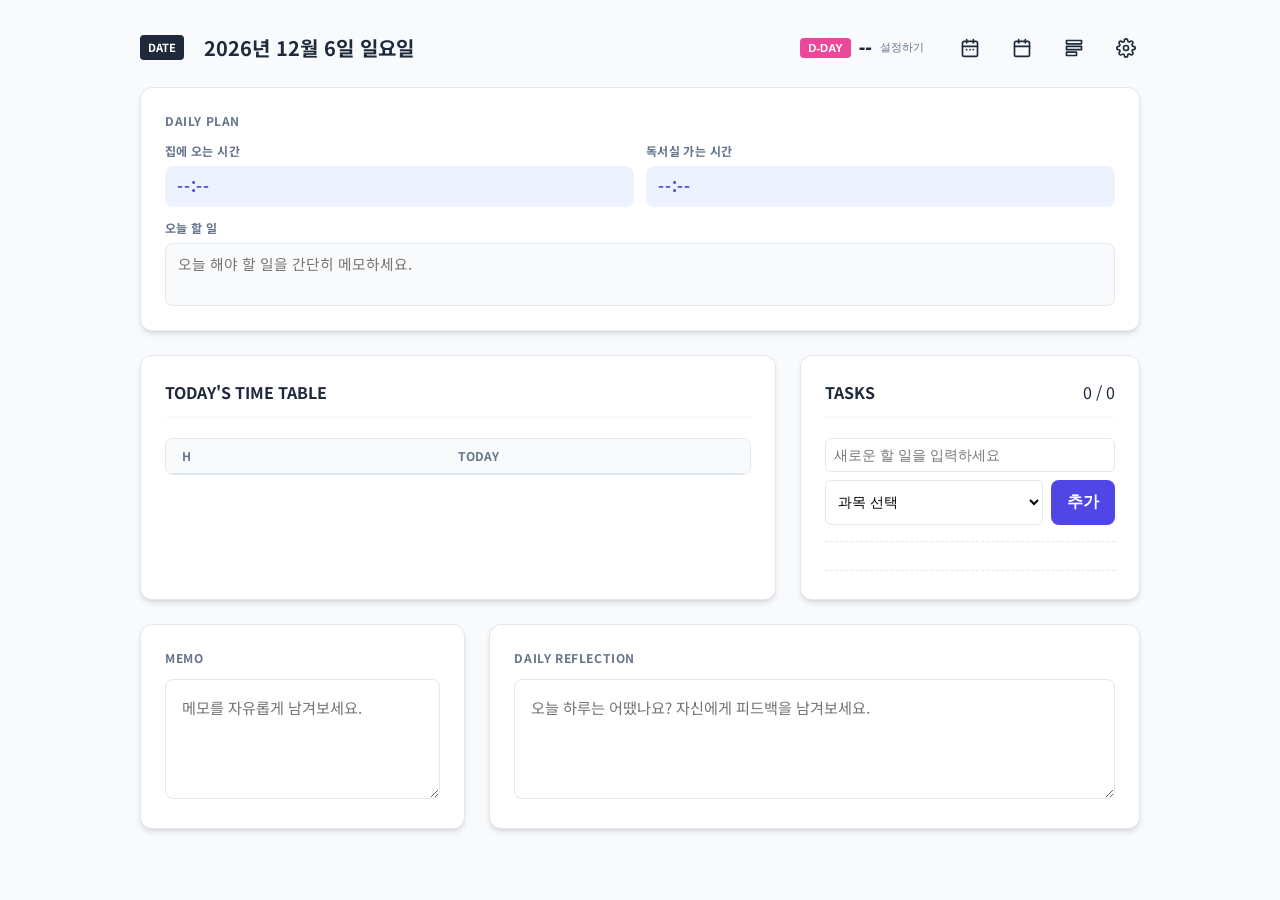
==== commit d9dcf055: "feat: Weekly time settings, readonly display, app URL in SMS - weekly.html/js: add per-day home/stud" ====
--- a/index.html
+++ b/index.html
@@ -53,11 +53,11 @@
       <div class="daily-plan-grid">
         <div class="daily-plan-row">
           <label class="daily-plan-label">집에 오는 시간</label>
-          <input type="time" id="daily-home-time" class="daily-plan-time-input">
+          <div class="daily-plan-time-display" id="daily-home-time">--:--</div>
         </div>
         <div class="daily-plan-row">
           <label class="daily-plan-label">독서실 가는 시간</label>
-          <input type="time" id="daily-studyroom-time" class="daily-plan-time-input">
+          <div class="daily-plan-time-display" id="daily-studyroom-time">--:--</div>
         </div>
         <div class="daily-plan-row daily-plan-row-full">
           <label class="daily-plan-label">오늘 할 일</label>
--- a/style.css
+++ b/style.css
@@ -100,22 +100,78 @@
   letter-spacing: 0.03em;
 }
 
-.daily-plan-time-input {
+.daily-plan-time-display {
   padding: 0.55rem 0.75rem;
-  border: 1px solid var(--border-color);
   border-radius: 8px;
   font-size: 1rem;
+  font-weight: 700;
+  color: var(--primary);
+  background: var(--primary-soft);
+  letter-spacing: 0.05em;
+}
+
+/* Weekly Times Card */
+.weekly-times-card {
+  padding: 1.25rem 1.5rem;
+}
+
+.weekly-times-grid {
+  display: grid;
+  grid-template-columns: repeat(7, 1fr);
+  gap: 0.5rem;
+}
+
+.wt-col {
+  display: flex;
+  flex-direction: column;
+  gap: 0.4rem;
+}
+
+.wt-day-label {
+  font-size: 0.75rem;
+  font-weight: 700;
+  color: var(--text-muted);
+  text-align: center;
+  padding-bottom: 0.25rem;
+  border-bottom: 1px solid var(--border-color);
+}
+
+.wt-day-label.sat { color: #3b82f6; }
+.wt-day-label.sun { color: #ef4444; }
+
+.wt-row {
+  display: flex;
+  flex-direction: column;
+  align-items: center;
+  gap: 0.15rem;
+}
+
+.wt-icon {
+  font-size: 0.75rem;
+}
+
+.wt-input {
+  width: 100%;
+  padding: 0.3rem 0.2rem;
+  border: 1px solid var(--border-color);
+  border-radius: 6px;
+  font-size: 0.72rem;
   font-family: inherit;
-  font-weight: 600;
-  color: var(--primary);
+  text-align: center;
   outline: none;
-  background: var(--primary-soft);
-  cursor: pointer;
+  color: var(--text-main);
+  background: white;
   transition: border-color 0.2s;
 }
 
-.daily-plan-time-input:focus {
+.wt-input:focus {
   border-color: var(--primary);
+}
+
+@media (max-width: 640px) {
+  .weekly-times-grid {
+    grid-template-columns: repeat(4, 1fr);
+  }
 }
 
 .daily-plan-note {
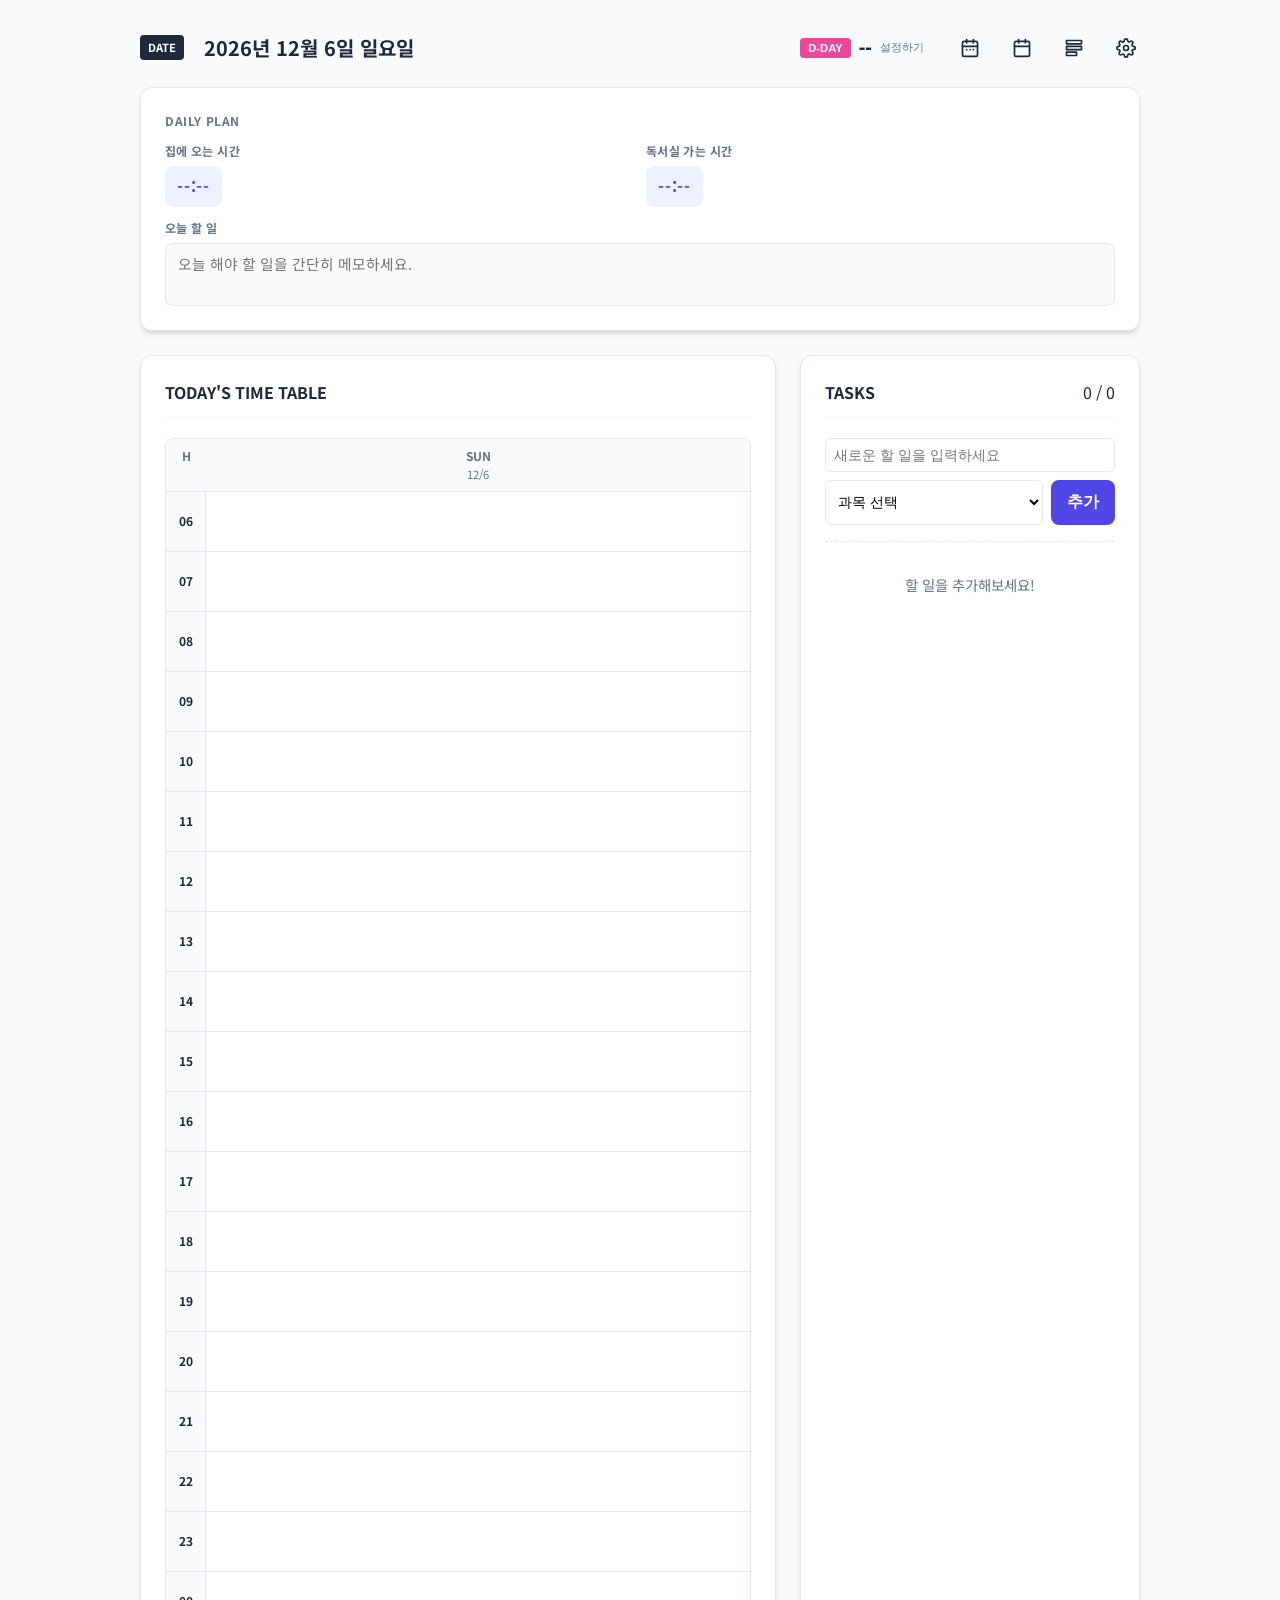
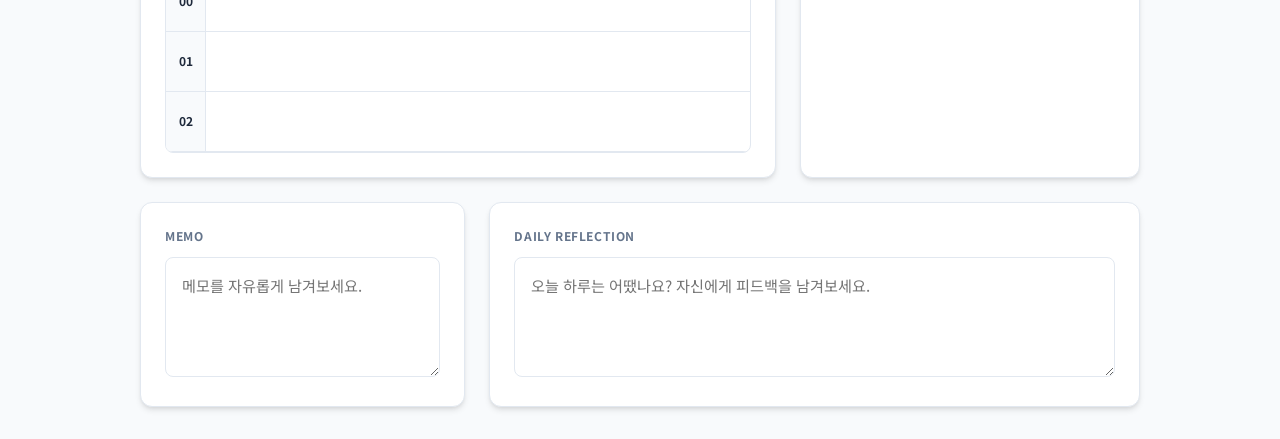
==== commit 2307945d: "feat: support 2 home/studyroom times per day in weekly settings" ====
--- a/index.html
+++ b/index.html
@@ -53,11 +53,17 @@
       <div class="daily-plan-grid">
         <div class="daily-plan-row">
           <label class="daily-plan-label">집에 오는 시간</label>
-          <div class="daily-plan-time-display" id="daily-home-time">--:--</div>
+          <div class="daily-plan-times-row">
+            <div class="daily-plan-time-display" id="daily-home-time">--:--</div>
+            <div class="daily-plan-time-display" id="daily-home-time2" style="display:none;"></div>
+          </div>
         </div>
         <div class="daily-plan-row">
           <label class="daily-plan-label">독서실 가는 시간</label>
-          <div class="daily-plan-time-display" id="daily-studyroom-time">--:--</div>
+          <div class="daily-plan-times-row">
+            <div class="daily-plan-time-display" id="daily-studyroom-time">--:--</div>
+            <div class="daily-plan-time-display" id="daily-studyroom-time2" style="display:none;"></div>
+          </div>
         </div>
         <div class="daily-plan-row daily-plan-row-full">
           <label class="daily-plan-label">오늘 할 일</label>
--- a/style.css
+++ b/style.css
@@ -100,6 +100,12 @@
   letter-spacing: 0.03em;
 }
 
+.daily-plan-times-row {
+  display: flex;
+  gap: 0.4rem;
+  flex-wrap: wrap;
+}
+
 .daily-plan-time-display {
   padding: 0.55rem 0.75rem;
   border-radius: 8px;
